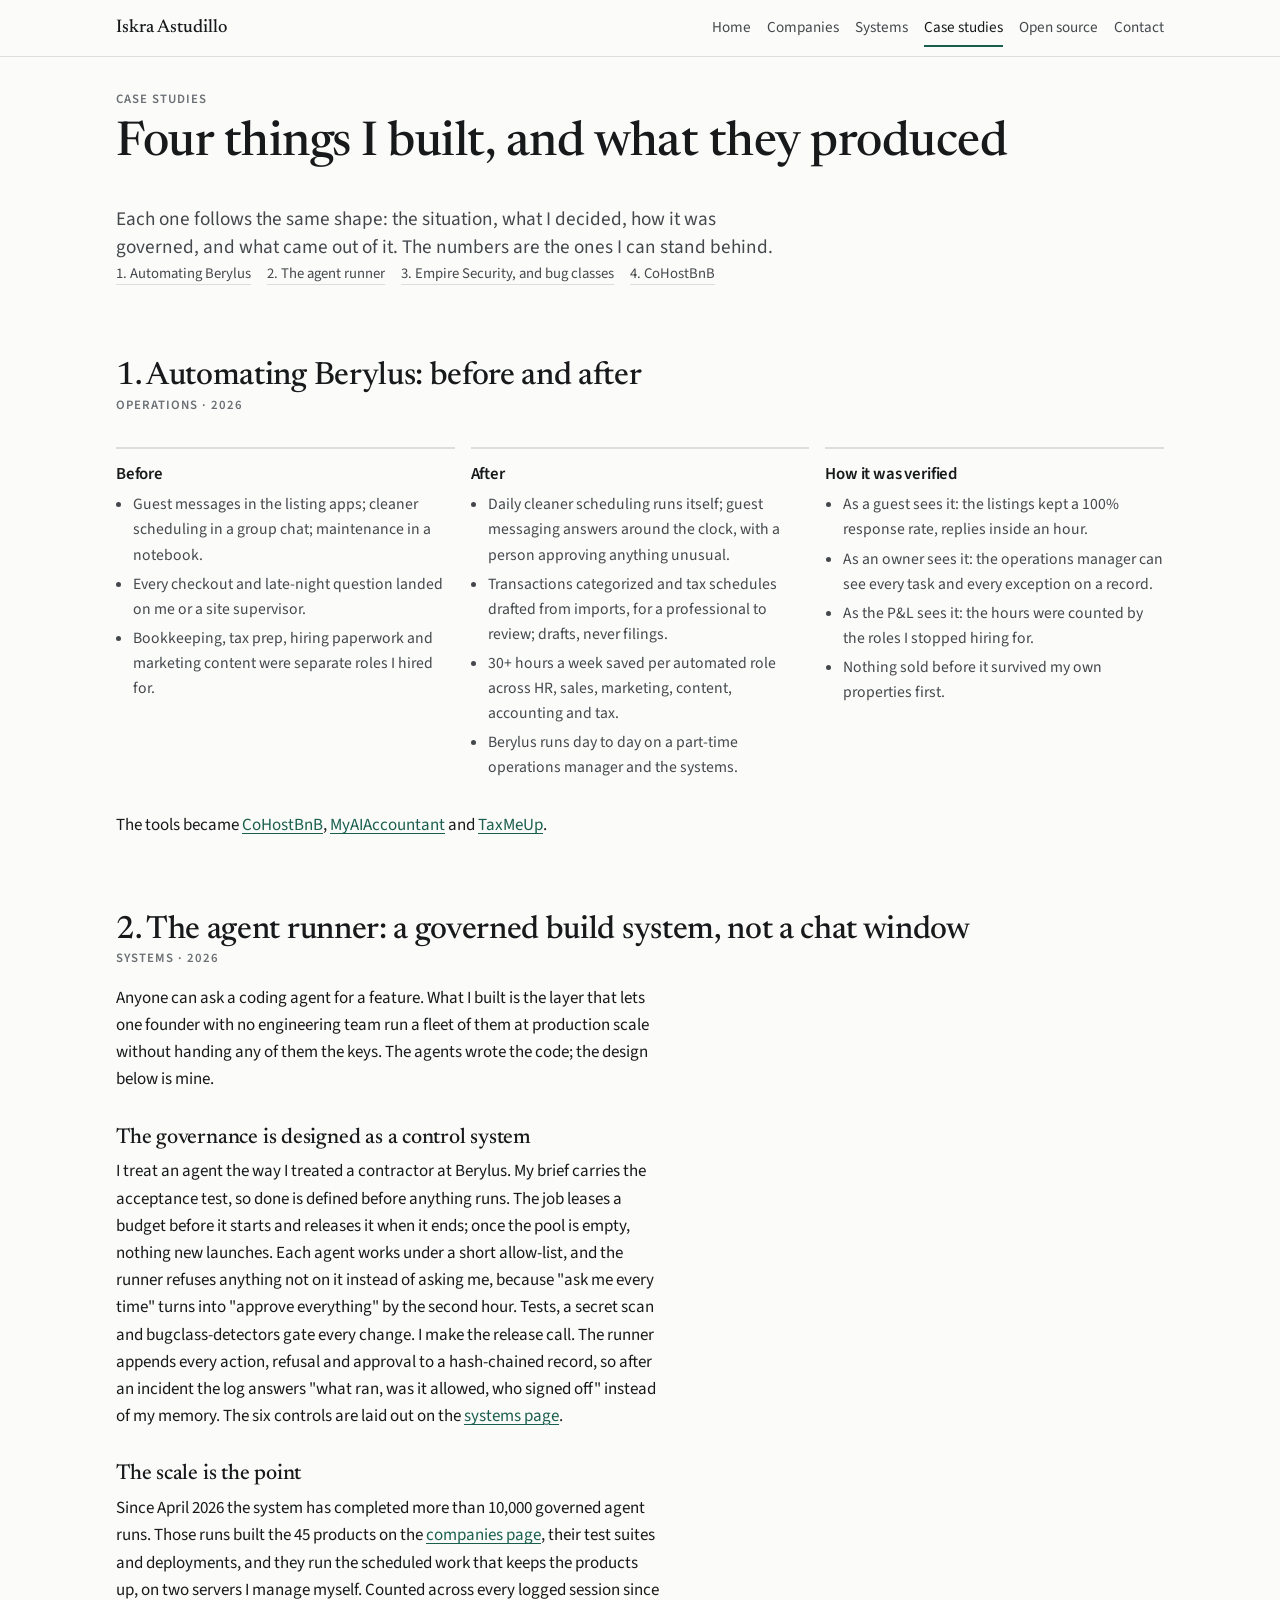
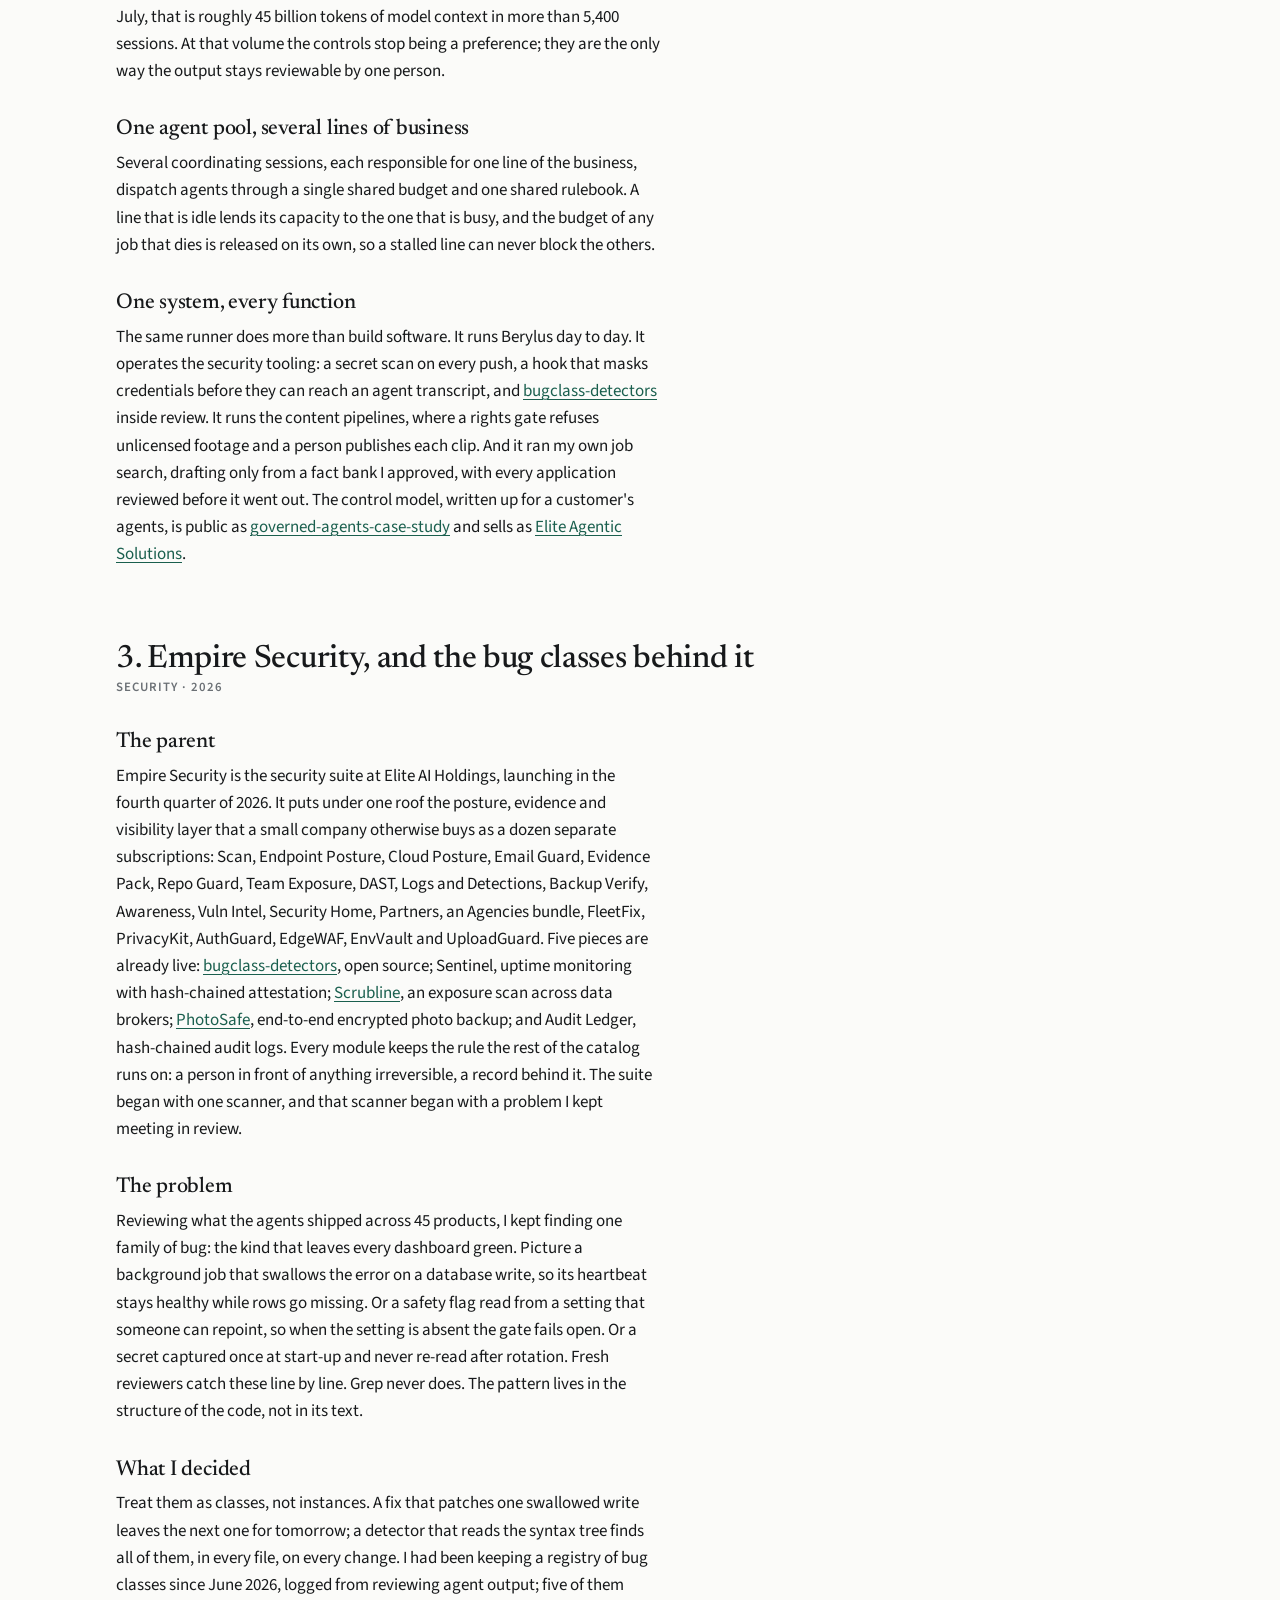
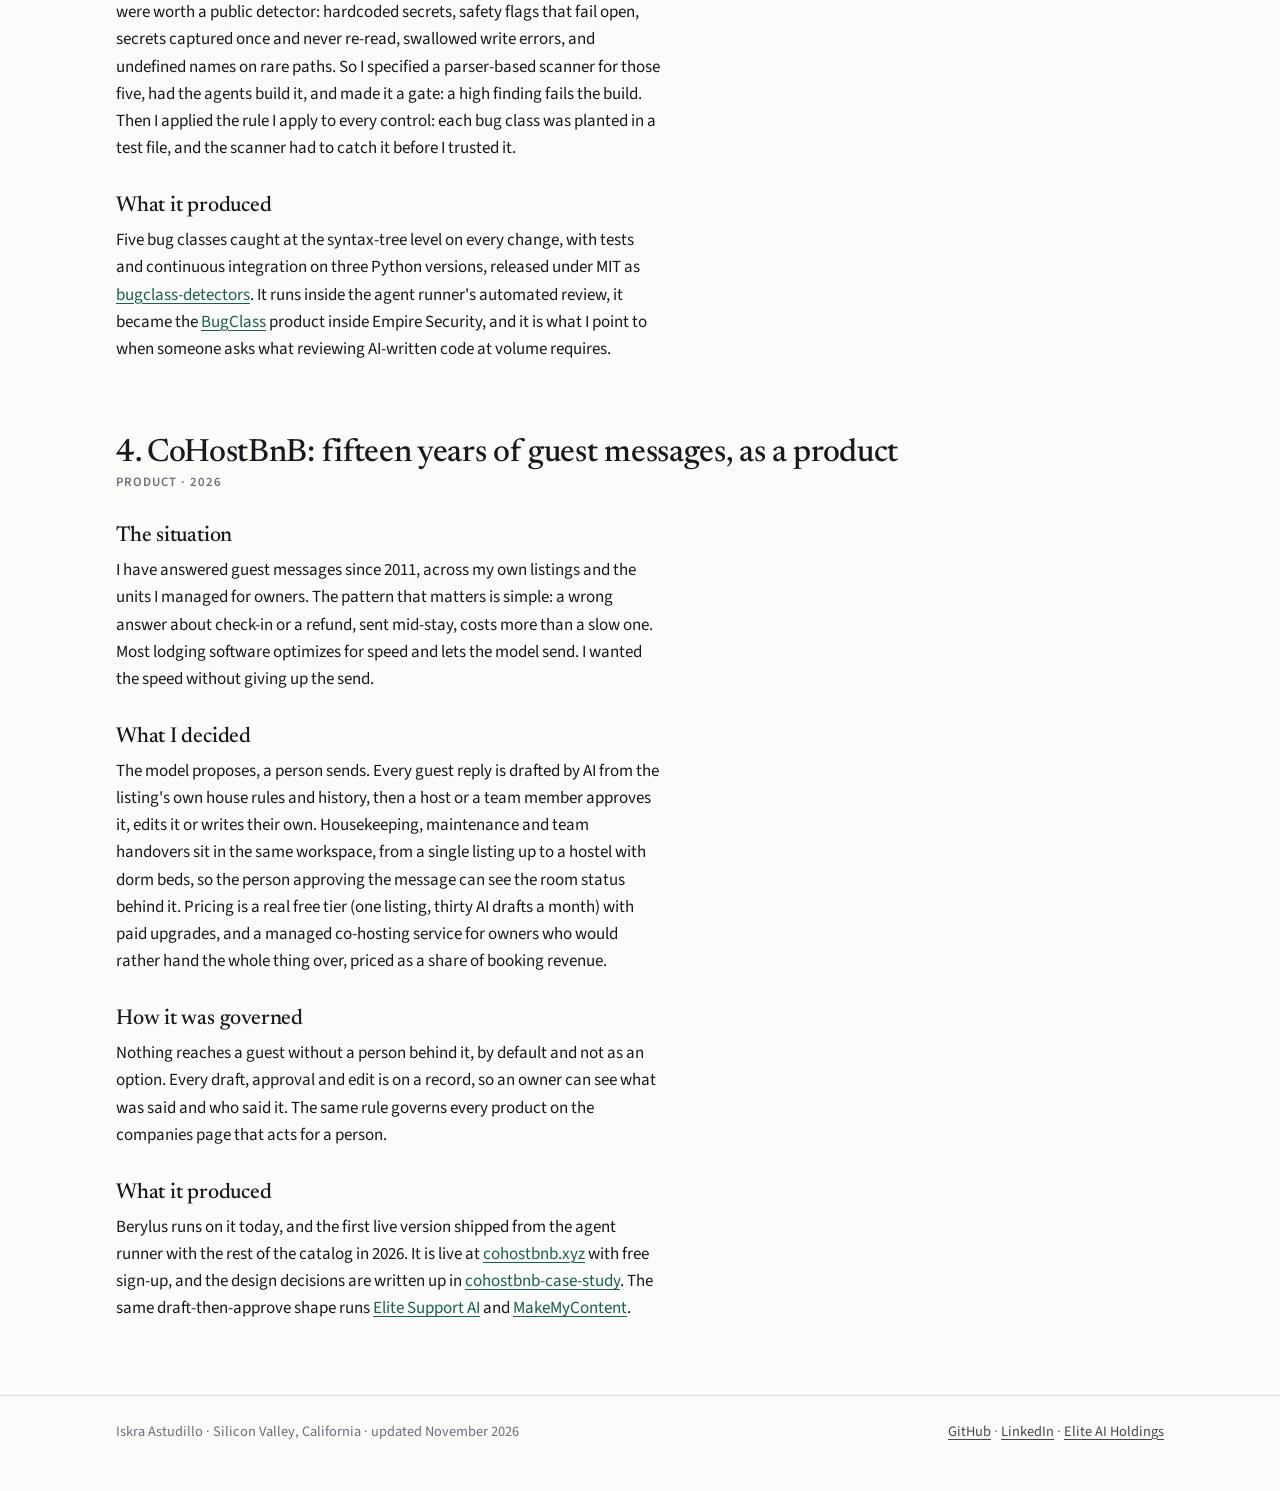
==== case-studies.html @ 13ddd839 "Publish portfolio" ====
<!doctype html>
<html lang="en">
<head>
<meta charset="utf-8">
<meta name="viewport" content="width=device-width, initial-scale=1">
<title>Case studies · Iskra Astudillo</title>
<meta name="description" content="Four case studies: automating Berylus, the governed agent runner behind 45 products, Empire Security and the bug-class scanner that started it, and CoHostBnB.">
<link rel="preconnect" href="https://fonts.googleapis.com">
<link rel="preconnect" href="https://fonts.gstatic.com" crossorigin>
<link rel="stylesheet" href="https://fonts.googleapis.com/css2?family=Newsreader:opsz,wght@6..72,400;6..72,500&family=Source+Sans+3:wght@400;600&display=swap">
<link rel="stylesheet" href="style.css">
</head>
<body>
<header class="site-header">
  <div class="wrap">
    <a class="brand" href="index.html">Iskra Astudillo</a>
    <nav class="main" aria-label="Main">
      <a href="index.html">Home</a>
      <a href="companies.html">Companies</a>
      <a href="systems.html">Systems</a>
      <a href="case-studies.html" aria-current="page">Case studies</a>
      <a href="open-source.html">Open source</a>
      <a href="contact.html">Contact</a>
    </nav>
  </div>
</header>

<main class="wrap">
  <div>
    <p class="kicker">Case studies</p>
    <h1>Four things I built, and what they produced</h1>
  </div>
  <p class="lede">Each one follows the same shape: the situation, what I decided, how it was governed, and what came out of it. The numbers are the ones I can stand behind.</p>
  <ul class="toc">
    <li><a href="#berylus">1. Automating Berylus</a></li>
    <li><a href="#runner">2. The agent runner</a></li>
    <li><a href="#bugclass">3. Empire Security, and bug classes</a></li>
    <li><a href="#cohostbnb">4. CoHostBnB</a></li>
  </ul>

  <h2 id="berylus">1. Automating Berylus: before and after</h2>
  <p class="kicker">Operations · 2026</p>
  <div class="ba">
    <div>
      <h3>Before</h3>
      <ul>
        <li>Guest messages in the listing apps; cleaner scheduling in a group chat; maintenance in a notebook.</li>
        <li>Every checkout and late-night question landed on me or a site supervisor.</li>
        <li>Bookkeeping, tax prep, hiring paperwork and marketing content were separate roles I hired for.</li>
      </ul>
    </div>
    <div>
      <h3>After</h3>
      <ul>
        <li>Daily cleaner scheduling runs itself; guest messaging answers around the clock, with a person approving anything unusual.</li>
        <li>Transactions categorized and tax schedules drafted from imports, for a professional to review; drafts, never filings.</li>
        <li>30+ hours a week saved per automated role across HR, sales, marketing, content, accounting and tax.</li>
        <li>Berylus runs day to day on a part-time operations manager and the systems.</li>
      </ul>
    </div>
    <div>
      <h3>How it was verified</h3>
      <ul>
        <li>As a guest sees it: the listings kept a 100% response rate, replies inside an hour.</li>
        <li>As an owner sees it: the operations manager can see every task and every exception on a record.</li>
        <li>As the P&amp;L sees it: the hours were counted by the roles I stopped hiring for.</li>
        <li>Nothing sold before it survived my own properties first.</li>
      </ul>
    </div>
  </div>
  <p>The tools became <a href="https://cohostbnb.xyz">CoHostBnB</a>, <a href="https://myaiaccountant.xyz">MyAIAccountant</a> and <a href="https://taxmeup.xyz">TaxMeUp</a>.</p>

  <h2 id="runner">2. The agent runner: a governed build system, not a chat window</h2>
  <p class="kicker">Systems · 2026</p>
  <p>Anyone can ask a coding agent for a feature. What I built is the layer that lets one founder with no engineering team run a fleet of them at production scale without handing any of them the keys. The agents wrote the code; the design below is mine.</p>
  <h3>The governance is designed as a control system</h3>
  <p>I treat an agent the way I treated a contractor at Berylus. My brief carries the acceptance test, so done is defined before anything runs. The job leases a budget before it starts and releases it when it ends; once the pool is empty, nothing new launches. Each agent works under a short allow-list, and the runner refuses anything not on it instead of asking me, because "ask me every time" turns into "approve everything" by the second hour. Tests, a secret scan and bugclass-detectors gate every change. I make the release call. The runner appends every action, refusal and approval to a hash-chained record, so after an incident the log answers "what ran, was it allowed, who signed off" instead of my memory. The six controls are laid out on the <a href="systems.html">systems page</a>.</p>
  <h3>The scale is the point</h3>
  <p>Since April 2026 the system has completed more than 10,000 governed agent runs. Those runs built the 45 products on the <a href="companies.html">companies page</a>, their test suites and deployments, and they run the scheduled work that keeps the products up, on two servers I manage myself. Counted across every logged session since July, that is roughly 45 billion tokens of model context in more than 5,400 sessions. At that volume the controls stop being a preference; they are the only way the output stays reviewable by one person.</p>
  <h3>One agent pool, several lines of business</h3>
  <p>Several coordinating sessions, each responsible for one line of the business, dispatch agents through a single shared budget and one shared rulebook. A line that is idle lends its capacity to the one that is busy, and the budget of any job that dies is released on its own, so a stalled line can never block the others.</p>
  <h3>One system, every function</h3>
  <p>The same runner does more than build software. It runs Berylus day to day. It operates the security tooling: a secret scan on every push, a hook that masks credentials before they can reach an agent transcript, and <a href="#bugclass">bugclass-detectors</a> inside review. It runs the content pipelines, where a rights gate refuses unlicensed footage and a person publishes each clip. And it ran my own job search, drafting only from a fact bank I approved, with every application reviewed before it went out. The control model, written up for a customer's agents, is public as <a href="https://github.com/iskra-astudillo/governed-agents-case-study">governed-agents-case-study</a> and sells as <a href="https://eliteagenticsolutions.com">Elite Agentic Solutions</a>.</p>

  <h2 id="bugclass">3. Empire Security, and the bug classes behind it</h2>
  <p class="kicker">Security · 2026</p>
  <h3>The parent</h3>
  <p>Empire Security is the security suite at Elite AI Holdings, launching in the fourth quarter of 2026. It puts under one roof the posture, evidence and visibility layer that a small company otherwise buys as a dozen separate subscriptions: Scan, Endpoint Posture, Cloud Posture, Email Guard, Evidence Pack, Repo Guard, Team Exposure, DAST, Logs and Detections, Backup Verify, Awareness, Vuln Intel, Security Home, Partners, an Agencies bundle, FleetFix, PrivacyKit, AuthGuard, EdgeWAF, EnvVault and UploadGuard. Five pieces are already live: <a href="https://github.com/iskra-astudillo/bugclass-detectors">bugclass-detectors</a>, open source; Sentinel, uptime monitoring with hash-chained attestation; <a href="https://scrubline.eliteaiempire.com">Scrubline</a>, an exposure scan across data brokers; <a href="https://photosafe.eliteaiempire.com">PhotoSafe</a>, end-to-end encrypted photo backup; and Audit Ledger, hash-chained audit logs. Every module keeps the rule the rest of the catalog runs on: a person in front of anything irreversible, a record behind it. The suite began with one scanner, and that scanner began with a problem I kept meeting in review.</p>
  <h3>The problem</h3>
  <p>Reviewing what the agents shipped across 45 products, I kept finding one family of bug: the kind that leaves every dashboard green. Picture a background job that swallows the error on a database write, so its heartbeat stays healthy while rows go missing. Or a safety flag read from a setting that someone can repoint, so when the setting is absent the gate fails open. Or a secret captured once at start-up and never re-read after rotation. Fresh reviewers catch these line by line. Grep never does. The pattern lives in the structure of the code, not in its text.</p>
  <h3>What I decided</h3>
  <p>Treat them as classes, not instances. A fix that patches one swallowed write leaves the next one for tomorrow; a detector that reads the syntax tree finds all of them, in every file, on every change. I had been keeping a registry of bug classes since June 2026, logged from reviewing agent output; five of them were worth a public detector: hardcoded secrets, safety flags that fail open, secrets captured once and never re-read, swallowed write errors, and undefined names on rare paths. So I specified a parser-based scanner for those five, had the agents build it, and made it a gate: a high finding fails the build. Then I applied the rule I apply to every control: each bug class was planted in a test file, and the scanner had to catch it before I trusted it.</p>
  <h3>What it produced</h3>
  <p>Five bug classes caught at the syntax-tree level on every change, with tests and continuous integration on three Python versions, released under MIT as <a href="https://github.com/iskra-astudillo/bugclass-detectors">bugclass-detectors</a>. It runs inside the agent runner's automated review, it became the <a href="companies.html#p-bugclass">BugClass</a> product inside Empire Security, and it is what I point to when someone asks what reviewing AI-written code at volume requires.</p>

  <h2 id="cohostbnb">4. CoHostBnB: fifteen years of guest messages, as a product</h2>
  <p class="kicker">Product · 2026</p>
  <h3>The situation</h3>
  <p>I have answered guest messages since 2011, across my own listings and the units I managed for owners. The pattern that matters is simple: a wrong answer about check-in or a refund, sent mid-stay, costs more than a slow one. Most lodging software optimizes for speed and lets the model send. I wanted the speed without giving up the send.</p>
  <h3>What I decided</h3>
  <p>The model proposes, a person sends. Every guest reply is drafted by AI from the listing's own house rules and history, then a host or a team member approves it, edits it or writes their own. Housekeeping, maintenance and team handovers sit in the same workspace, from a single listing up to a hostel with dorm beds, so the person approving the message can see the room status behind it. Pricing is a real free tier (one listing, thirty AI drafts a month) with paid upgrades, and a managed co-hosting service for owners who would rather hand the whole thing over, priced as a share of booking revenue.</p>
  <h3>How it was governed</h3>
  <p>Nothing reaches a guest without a person behind it, by default and not as an option. Every draft, approval and edit is on a record, so an owner can see what was said and who said it. The same rule governs every product on the companies page that acts for a person.</p>
  <h3>What it produced</h3>
  <p>Berylus runs on it today, and the first live version shipped from the agent runner with the rest of the catalog in 2026. It is live at <a href="https://cohostbnb.xyz">cohostbnb.xyz</a> with free sign-up, and the design decisions are written up in <a href="https://github.com/iskra-astudillo/cohostbnb-case-study">cohostbnb-case-study</a>. The same draft-then-approve shape runs <a href="companies.html#p-elite-support-ai">Elite Support AI</a> and <a href="companies.html#p-makemycontent">MakeMyContent</a>.</p>
</main>

<footer class="site-footer">
  <div class="wrap">
    <span>Iskra Astudillo · Silicon Valley, California · updated November 2026</span>
    <span><a href="https://github.com/iskra-astudillo">GitHub</a> · <a href="https://www.linkedin.com/in/iskra-astudillo-7b76463">LinkedIn</a> · <a href="https://eliteaiempire.com">Elite AI Holdings</a></span>
  </div>
</footer>
</body>
</html>
---- style.css ----
/* Iskra Astudillo — portfolio.
   Layout: one column, 1080px shell, 68ch reading measure, 8px rhythm. No JS.
   Type: Newsreader (headings) + Source Sans 3 (body, UI, numerals). One accent. */
:root {
  --bg: #fbfbf9;
  --surface: #f3f3ef;
  --ink: #17191b;
  --ink-2: #44484c;
  --muted: #6b7075;
  --line: #dcdedb;
  --accent: #1a5f4e;
  --on-accent: #ffffff;
  --live: #1f7a4d;
  --beta: #9a6b00;
  --soon: #5b5f66;
  --font-head: "Newsreader", "Iowan Old Style", "Palatino Linotype", Georgia, serif;
  --font-body: "Source Sans 3", "Source Sans Pro", -apple-system, BlinkMacSystemFont, "Segoe UI", Helvetica, Arial, sans-serif;
  --shell: 1080px;
  --measure: 68ch;
  --s1: 8px; --s2: 16px; --s3: 24px; --s4: 32px; --s5: 48px; --s6: 72px;
  color-scheme: light;
}
@media (prefers-color-scheme: dark) {
  :root:not([data-theme="light"]) {
    --bg: #121415; --surface: #1a1d1f; --ink: #e9eae6; --ink-2: #c2c5c0; --muted: #8f948f;
    --line: #2b2f31; --accent: #7fcdb4; --on-accent: #0f1a16; --live: #6fcf97; --beta: #e0b452; --soon: #a3a8ad;
    color-scheme: dark;
  }
}
:root[data-theme="dark"] {
  --bg: #121415; --surface: #1a1d1f; --ink: #e9eae6; --ink-2: #c2c5c0; --muted: #8f948f;
  --line: #2b2f31; --accent: #7fcdb4; --on-accent: #0f1a16; --live: #6fcf97; --beta: #e0b452; --soon: #a3a8ad;
  color-scheme: dark;
}

*, *::before, *::after { box-sizing: border-box; }
html { -webkit-text-size-adjust: 100%; scroll-behavior: smooth; }
@media (prefers-reduced-motion: reduce) { html { scroll-behavior: auto; } }
body {
  margin: 0; background: var(--bg); color: var(--ink);
  font-family: var(--font-body); font-size: 17px; line-height: 1.6;
  font-variant-numeric: tabular-nums;
}
img { max-width: 100%; height: auto; }
a { color: var(--accent); text-decoration: underline; text-decoration-thickness: 1px; text-underline-offset: 3px; }
a:hover { text-decoration-thickness: 2px; }
a:focus-visible, summary:focus-visible { outline: 2px solid var(--accent); outline-offset: 3px; border-radius: 2px; }

h1, h2, h3, h4 { font-family: var(--font-head); font-weight: 500; line-height: 1.15; letter-spacing: -0.01em; margin: 0; text-wrap: balance; color: var(--ink); }
h1 { font-size: clamp(2rem, 1.2rem + 3.2vw, 3rem); }
h2 { font-size: clamp(1.5rem, 1.15rem + 1.4vw, 2rem); }
h3 { font-size: 1.35rem; }
h4 { font-size: 1.1rem; font-family: var(--font-body); font-weight: 600; }
p, ul, ol, dl, table, figure { margin: 0; }
p + p, .prose > * + * { margin-top: var(--s2); }
.prose { max-width: var(--measure); }
.lede { font-size: 1.2rem; line-height: 1.5; color: var(--ink-2); max-width: var(--measure); }
.eyebrow { font-size: .8rem; font-weight: 600; text-transform: uppercase; letter-spacing: .08em; color: var(--muted); }
.kicker { font-size: .8rem; font-weight: 600; text-transform: uppercase; letter-spacing: .08em; color: var(--muted); margin: 0 0 var(--s1); }
.muted { color: var(--muted); }
.small { font-size: .9rem; }
b, strong { font-weight: 600; }
hr { border: 0; border-top: 1px solid var(--line); margin: 0; }

/* shell */
.wrap { max-width: var(--shell); margin: 0 auto; padding-left: max(16px, env(safe-area-inset-left, 0px)); padding-right: max(16px, env(safe-area-inset-right, 0px)); }
main.wrap { padding-block: var(--s4) var(--s6); }
main > * + * { margin-top: var(--s4); }
main > section + section, main > h2 { margin-top: var(--s6); }
main > h2 + * { margin-top: var(--s2); }
main > h3 { margin-top: var(--s4); }
main > h3 + * { margin-top: var(--s1); }
@media (max-width: 640px) { main > section + section, main > h2 { margin-top: var(--s5); } }

/* header */
.site-header { border-bottom: 1px solid var(--line); background: var(--bg); position: sticky; top: 0; z-index: 10; }
.site-header .wrap { display: flex; align-items: center; justify-content: space-between; gap: var(--s1) var(--s3); min-height: 56px; flex-wrap: wrap; padding-block: var(--s1); }
.brand { font-family: var(--font-head); font-size: 1.15rem; font-weight: 500; text-decoration: none; color: var(--ink); white-space: nowrap; }
nav.main { display: flex; gap: 2px var(--s2); flex-wrap: wrap; font-size: .95rem; }
nav.main a { color: var(--ink-2); text-decoration: none; padding: 6px 0; border-bottom: 2px solid transparent; }
nav.main a:hover { color: var(--ink); }
nav.main a[aria-current="page"] { color: var(--ink); border-bottom-color: var(--accent); }

/* hero */
.hero { display: grid; gap: var(--s4); grid-template-columns: 1fr; align-items: start; }
@media (min-width: 720px) { .hero { grid-template-columns: minmax(0, 1fr) 176px; gap: var(--s5); } }
.hero .portrait { order: -1; width: 112px; height: 112px; object-fit: cover; border-radius: 8px; display: block; border: 1px solid var(--line); }
@media (min-width: 720px) { .hero .portrait { order: 0; width: 176px; height: 176px; } }
.hero h1 { margin-top: var(--s1); }
.hero .lede { margin-top: var(--s2); }
.hero .prose { margin-top: var(--s3); }
.hero .actions { display: flex; flex-wrap: wrap; gap: var(--s1) var(--s2); margin-top: var(--s3); }
.btn { display: inline-block; font-weight: 600; text-decoration: none; padding: 10px 16px; border-radius: 6px; background: var(--accent); color: var(--on-accent); border: 1px solid var(--accent); }
.btn.ghost { background: transparent; color: var(--accent); }
.btn:hover { text-decoration: none; filter: brightness(1.08); }

/* proof strip */
.proof { display: grid; grid-template-columns: repeat(2, minmax(0, 1fr)); gap: var(--s3) var(--s4); border-top: 1px solid var(--line); border-bottom: 1px solid var(--line); padding-block: var(--s3); }
@media (min-width: 720px) { .proof { grid-template-columns: repeat(4, minmax(0, 1fr)); } }
.proof b { display: block; font-family: var(--font-head); font-weight: 500; font-size: 2rem; line-height: 1.1; color: var(--ink); }
.proof span { display: block; color: var(--muted); font-size: .92rem; margin-top: 4px; line-height: 1.35; }

/* section head */
.section-head { display: flex; align-items: baseline; justify-content: space-between; gap: var(--s2); flex-wrap: wrap; }
.section-head .eyebrow { flex-basis: 100%; }
.section-head a.more { font-size: .95rem; white-space: nowrap; }
.section-head + * { margin-top: var(--s3); }
.section-head + .timeline { margin-top: var(--s4); }
@media (min-width: 720px) { .section-head + .timeline { margin-top: var(--s5); } }

/* featured case studies */
.cases { display: grid; grid-template-columns: 1fr; gap: 0; border-top: 1px solid var(--line); }
.case { display: grid; grid-template-columns: 1fr; gap: var(--s2); padding-block: var(--s3); border-bottom: 1px solid var(--line); }
@media (min-width: 840px) { .case { grid-template-columns: 220px minmax(0, 1fr); gap: var(--s4); } }
.case .head h3 { font-size: 1.3rem; }
.case .head .eyebrow { margin-top: 6px; display: block; }
.case dl { display: grid; grid-template-columns: 1fr; gap: var(--s2); margin: 0; }
@media (min-width: 640px) { .case dl { grid-template-columns: repeat(3, minmax(0, 1fr)); gap: var(--s3); } }
.case dt { font-size: .8rem; font-weight: 600; text-transform: uppercase; letter-spacing: .08em; color: var(--muted); margin-bottom: 4px; }
.case dd { margin: 0; color: var(--ink-2); font-size: .98rem; }
.case dd b { color: var(--ink); }

/* timeline strip */
.timeline { list-style: none; margin: 0; padding: 0; display: grid; grid-template-columns: 1fr; gap: 0; border-left: 2px solid var(--line); }
.timeline li { position: relative; padding: 0 0 var(--s3) var(--s3); }
.timeline li::before { content: ""; position: absolute; left: -7px; top: .5rem; width: 12px; height: 12px; border-radius: 50%; background: var(--bg); border: 2px solid var(--accent); }
.timeline li.builder::before { background: var(--accent); }
.timeline .year { font-family: var(--font-head); font-size: 1.3rem; font-weight: 500; line-height: 1.1; }
.timeline .chapter { font-size: .78rem; font-weight: 600; text-transform: uppercase; letter-spacing: .08em; color: var(--muted); margin-left: var(--s1); }
.timeline p { margin-top: 6px; color: var(--ink-2); font-size: .98rem; max-width: 60ch; }
@media (min-width: 720px) {
  .timeline { grid-template-columns: repeat(3, minmax(0, 1fr)); border-left: 0; gap: var(--s4) var(--s4); }
  .timeline li { padding: var(--s2) 0 0 0; border-top: 2px solid var(--line); }
  .timeline li::before { left: 0; top: -7px; }
  .timeline .chapter { display: block; margin: 2px 0 0; }
}

/* sector index (home) and product rows (companies page) */
.sectors { border-top: 1px solid var(--line); }
.sectors details { border-bottom: 1px solid var(--line); }
.sectors summary { cursor: pointer; list-style: none; display: flex; align-items: baseline; gap: var(--s2); padding-block: 14px; }
.sectors summary::-webkit-details-marker { display: none; }
.sectors summary::before { content: "+"; font-family: var(--font-head); font-size: 1.3rem; line-height: 1; color: var(--accent); width: 16px; flex: none; }
.sectors details[open] summary::before { content: "\2212"; }
.sectors summary .name { font-family: var(--font-head); font-size: 1.2rem; font-weight: 500; flex: 1 1 auto; min-width: 0; }
.sectors summary .count { color: var(--muted); font-size: .92rem; white-space: nowrap; }
.sectors ul { list-style: none; margin: 0; padding: 0 0 var(--s2) 32px; display: grid; grid-template-columns: 1fr; gap: 6px var(--s3); font-size: .98rem; }
@media (min-width: 640px) { .sectors ul { grid-template-columns: repeat(2, minmax(0, 1fr)); } }
@media (min-width: 960px) { .sectors ul { grid-template-columns: repeat(3, minmax(0, 1fr)); } }
.sectors li { display: flex; gap: var(--s1); align-items: baseline; min-width: 0; }
.sectors li a { text-decoration: none; color: var(--ink); }
.sectors li a:hover { text-decoration: underline; }
.dot { display: inline-block; width: 8px; height: 8px; border-radius: 50%; flex: none; background: var(--muted); position: relative; top: -1px; }
.dot.live { background: var(--live); } .dot.beta { background: var(--beta); } .dot.soon { background: var(--soon); }
.legend { display: flex; flex-wrap: wrap; gap: var(--s1) var(--s3); font-size: .9rem; color: var(--muted); align-items: center; }
.legend span { display: inline-flex; align-items: center; gap: 6px; }

.products { list-style: none; margin: 0; padding: 0; border-top: 1px solid var(--line); }
.product { display: grid; grid-template-columns: 1fr; gap: 4px var(--s3); padding-block: var(--s2); border-bottom: 1px solid var(--line); }
@media (min-width: 720px) { .product { grid-template-columns: 200px minmax(0, 1fr); } }
.product .name { font-family: var(--font-head); font-size: 1.15rem; font-weight: 500; display: flex; gap: var(--s1); align-items: baseline; min-width: 0; }
.product .name .dot { top: -2px; }
.product .status { display: block; font-family: var(--font-body); font-size: .82rem; color: var(--muted); margin-top: 2px; }
.product .what { color: var(--ink-2); font-size: .98rem; }
.product .for { color: var(--muted); font-size: .92rem; margin-top: 4px; }
.product .for a { margin-left: var(--s1); }
.sector { scroll-margin-top: 72px; }
.sector + .sector { margin-top: var(--s5); }
.sector h2 + p { margin-top: var(--s1); }
.sector .products { margin-top: var(--s2); }
.toc { display: flex; flex-wrap: wrap; gap: 6px var(--s2); font-size: .92rem; margin: 0; padding: 0; list-style: none; }
.toc a { text-decoration: none; border-bottom: 1px solid var(--line); color: var(--ink-2); }
.toc a:hover { color: var(--ink); border-bottom-color: var(--accent); }

/* generic lists of work (open source, systems summary) */
.rows { list-style: none; margin: 0; padding: 0; border-top: 1px solid var(--line); }
.rows > li { display: grid; grid-template-columns: 1fr; gap: 4px var(--s3); padding-block: var(--s2); border-bottom: 1px solid var(--line); }
@media (min-width: 720px) { .rows > li { grid-template-columns: 240px minmax(0, 1fr); } }
.rows h3 { font-size: 1.15rem; }
.rows .meta { display: block; font-size: .85rem; color: var(--muted); margin-top: 2px; }
.rows p { color: var(--ink-2); font-size: .98rem; }

/* two-up text (systems summary on home, before/after) */
.two { display: grid; grid-template-columns: 1fr; gap: var(--s3) var(--s5); }
@media (min-width: 720px) { .two { grid-template-columns: repeat(2, minmax(0, 1fr)); } }
.ba { display: grid; grid-template-columns: 1fr; gap: var(--s2); }
@media (min-width: 640px) { .ba { grid-template-columns: repeat(2, minmax(0, 1fr)); } }
.ba > div { border-top: 2px solid var(--line); padding-top: var(--s2); }
.ba h3 { font-size: 1.05rem; font-family: var(--font-body); font-weight: 600; margin-bottom: var(--s1); }
.ba p { color: var(--ink-2); font-size: .98rem; }

/* cards: used sparingly (contact) */
.card { border: 1px solid var(--line); border-radius: 8px; padding: var(--s2) var(--s3); background: var(--surface); }
.card h3 { font-size: 1.05rem; font-family: var(--font-body); font-weight: 600; margin-bottom: 4px; }
.grid { display: grid; gap: var(--s2); grid-template-columns: 1fr; }
@media (min-width: 640px) { .grid.two { grid-template-columns: 1fr 1fr; } }

/* figures, tables, notes */
figure { margin: 0; }
figure .scroll { overflow-x: auto; }
figure svg { width: 100%; min-width: 640px; height: auto; display: block; }
figcaption { color: var(--muted); font-size: .9rem; margin-top: var(--s1); }
.table-scroll { overflow-x: auto; }
table { border-collapse: collapse; width: 100%; font-size: .95rem; min-width: 560px; }
th, td { text-align: left; padding: 10px 12px 10px 0; border-bottom: 1px solid var(--line); vertical-align: top; }
th { font-size: .78rem; text-transform: uppercase; letter-spacing: .06em; color: var(--muted); font-weight: 600; }
.note { border-left: 3px solid var(--accent); padding: var(--s1) var(--s2); color: var(--ink-2); }
.svg-ink { fill: var(--ink); }
.svg-box { fill: var(--surface); stroke: var(--ink-2); stroke-width: 1.2; }
.svg-acc { fill: var(--surface); stroke: var(--accent); stroke-width: 1.6; }
.svg-line { stroke: var(--ink-2); stroke-width: 1.4; fill: none; }
.svg-muted { fill: var(--muted); }
.svg-t { font: 600 13px var(--font-body); fill: var(--ink); }
.svg-s { font: 11px var(--font-body); fill: var(--muted); }

/* contact + footer */
.contact-list { list-style: none; margin: 0; padding: 0; display: grid; gap: var(--s2); grid-template-columns: 1fr; }
@media (min-width: 640px) { .contact-list { grid-template-columns: 1fr 1fr; } }
.contact-list li { border-top: 2px solid var(--line); padding-top: var(--s1); }
.contact-list .label { display: block; font-size: .8rem; font-weight: 600; text-transform: uppercase; letter-spacing: .08em; color: var(--muted); }
.contact-list a { word-break: break-word; }
.site-footer { border-top: 1px solid var(--line); color: var(--muted); font-size: .9rem; padding-block: var(--s3) var(--s5); }
.site-footer .wrap { display: flex; flex-wrap: wrap; gap: var(--s1) var(--s3); justify-content: space-between; }
.site-footer a { color: var(--ink-2); }

/* reading measure for page-level paragraphs and lists */
main > p, main > ul:not(.toc):not(.rows):not(.products):not(.contact-list), main > .note { max-width: var(--measure); }

/* v4: one accordion (companies page) with name + one line + link; sector strip on the home page */
.sectors .plist { list-style: none; margin: 0; padding: 0 0 var(--s2) 32px; display: grid; grid-template-columns: 1fr; gap: 8px var(--s4); font-size: .98rem; }
@media (min-width: 840px) { .sectors .plist { grid-template-columns: repeat(2, minmax(0, 1fr)); } }
.sectors .plist li { display: flex; gap: var(--s1); align-items: baseline; min-width: 0; scroll-margin-top: 72px; }
.sectors .plist .row { display: block; min-width: 0; }
.sectors .plist .pname { font-family: var(--font-head); font-size: 1.1rem; font-weight: 500; }
.sectors .plist .pname a { text-decoration: none; color: var(--ink); }
.sectors .plist .pname a:hover { text-decoration: underline; }
.sectors .plist .desc { display: block; color: var(--ink-2); font-size: .93rem; line-height: 1.4; }
.sectors .plist .subs { color: var(--muted); }
.legend .muted a { color: var(--muted); }
.strip { list-style: none; margin: 0; padding: 0; border-top: 1px solid var(--line); display: grid; grid-template-columns: 1fr; }
@media (min-width: 720px) { .strip { grid-template-columns: repeat(2, minmax(0, 1fr)); column-gap: var(--s5); } }
.strip li { display: flex; justify-content: space-between; align-items: baseline; gap: var(--s2); padding: 10px 0; border-bottom: 1px solid var(--line); }
.strip a { text-decoration: none; color: var(--ink); font-family: var(--font-head); font-size: 1.1rem; }
.strip a:hover { text-decoration: underline; }
.strip .count { color: var(--muted); font-variant-numeric: tabular-nums; }

/* v4: decision cards and before/after bullets */
.case dd ul, .ba ul { margin: 0; padding-left: 1.1em; }
.case dd li + li, .ba li + li { margin-top: 4px; }
.ba { grid-template-columns: 1fr; }
@media (min-width: 720px) { .ba { grid-template-columns: repeat(3, minmax(0, 1fr)); } }
.ba ul { color: var(--ink-2); font-size: .98rem; }
.oss-list { list-style: none; margin: 0; padding: 0; border-top: 1px solid var(--line); border-bottom: 1px solid var(--line); display: grid; grid-template-columns: 1fr; }
.oss-list li { display: flex; flex-direction: column; gap: 2px; padding: 12px 0; border-bottom: 1px solid var(--line); }
.oss-list li:last-child { border-bottom: 0; }
.oss-list a { font-family: var(--font-head); font-size: 1.1rem; text-decoration: none; color: var(--ink); }
.oss-list a:hover { text-decoration: underline; }
.oss-list .meta { color: var(--muted); font-size: .92rem; }
@media (min-width: 720px) {
  .oss-list { grid-template-columns: repeat(3, minmax(0, 1fr)); column-gap: var(--s4); }
  .oss-list li { border-bottom: 0; padding: var(--s2) 0; }
}
.controls { margin: 0; padding-left: 1.4em; max-width: var(--measure); display: grid; gap: var(--s2); }
.controls li { padding-left: 4px; color: var(--ink-2); }
.controls li::marker { font-family: var(--font-head); font-weight: 500; color: var(--accent); }
.controls li b { color: var(--ink); font-weight: 600; }
.facts { list-style: none; margin: 0; padding: 0; display: grid; grid-template-columns: 1fr; gap: var(--s2) var(--s4); border-top: 1px solid var(--line); padding-top: var(--s2); }
@media (min-width: 720px) { .facts { grid-template-columns: repeat(2, minmax(0, 1fr)); } }
.facts li b { display: block; font-family: var(--font-head); font-weight: 500; font-size: 1.2rem; }
.facts li span { color: var(--ink-2); font-size: .98rem; }
.strip li > span:first-child { display: flex; flex-direction: column; min-width: 0; }
.strip .eg { color: var(--muted); font-size: .88rem; line-height: 1.3; }
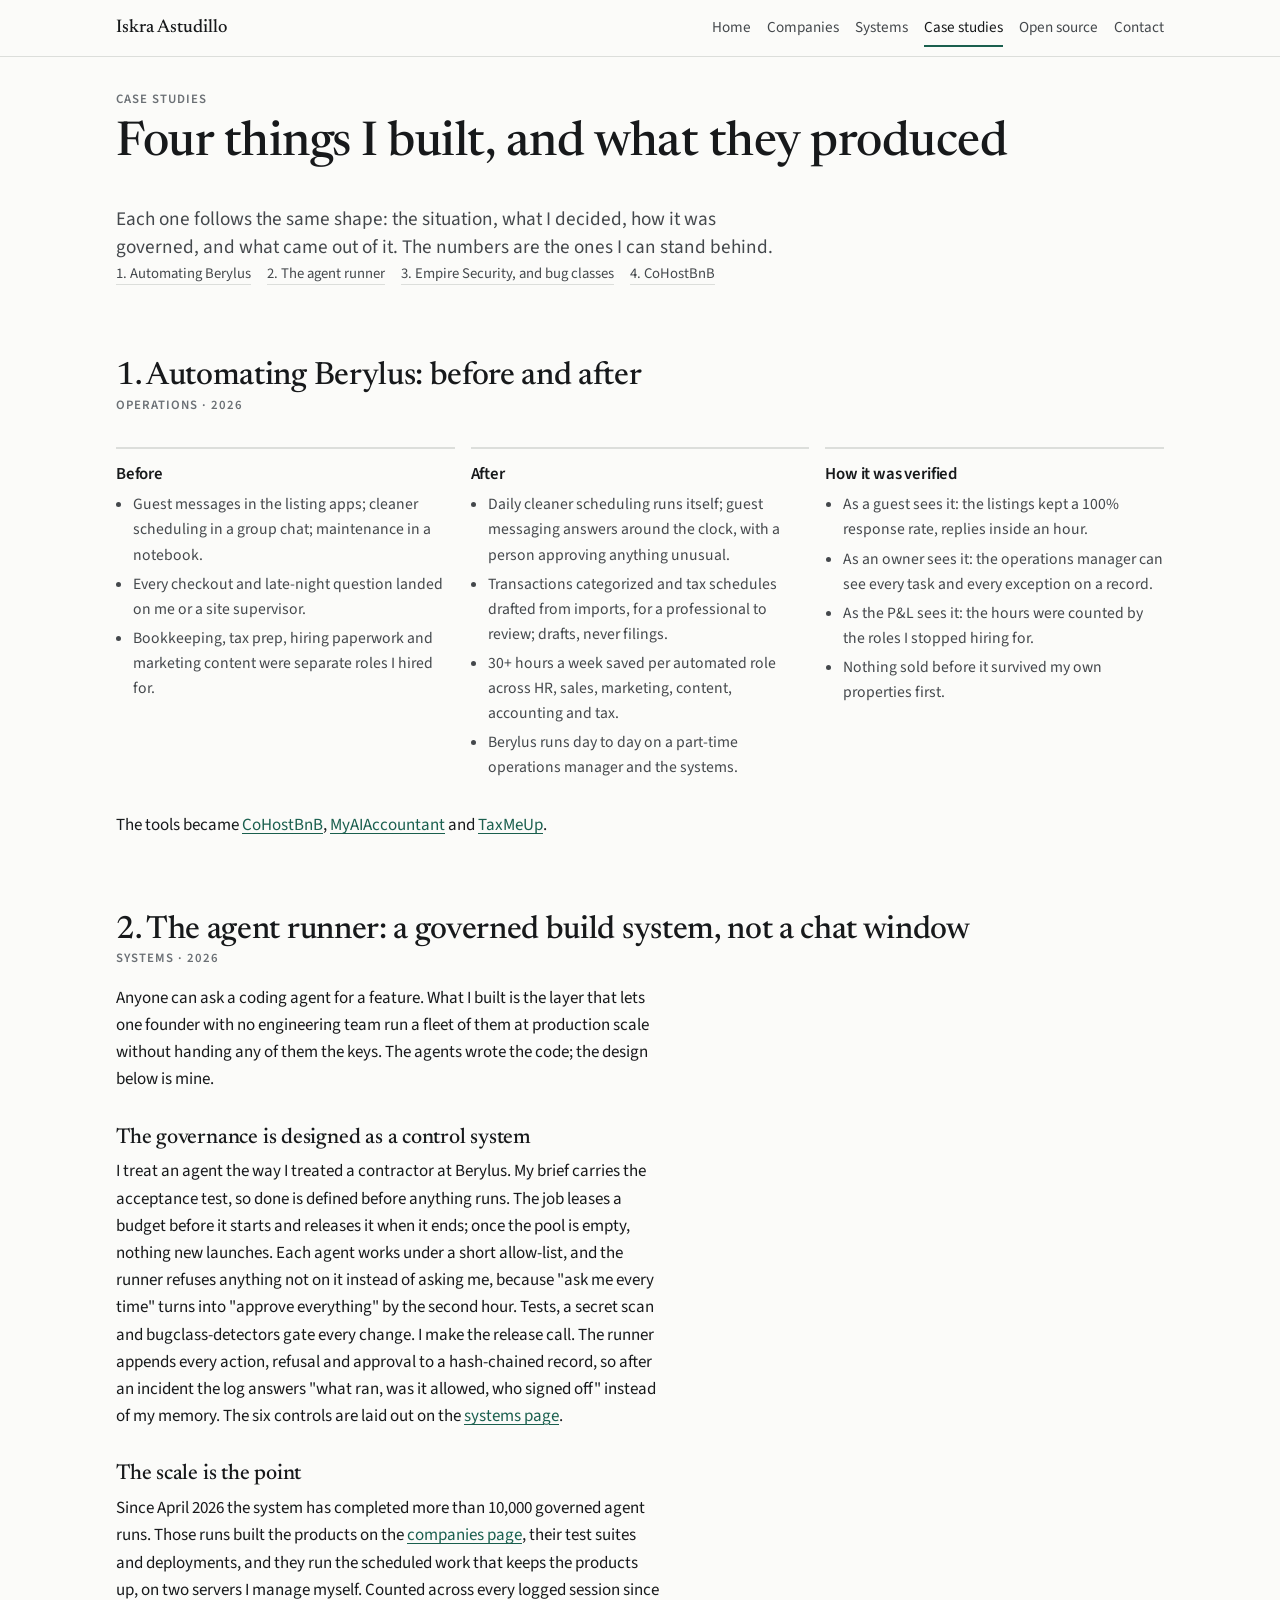
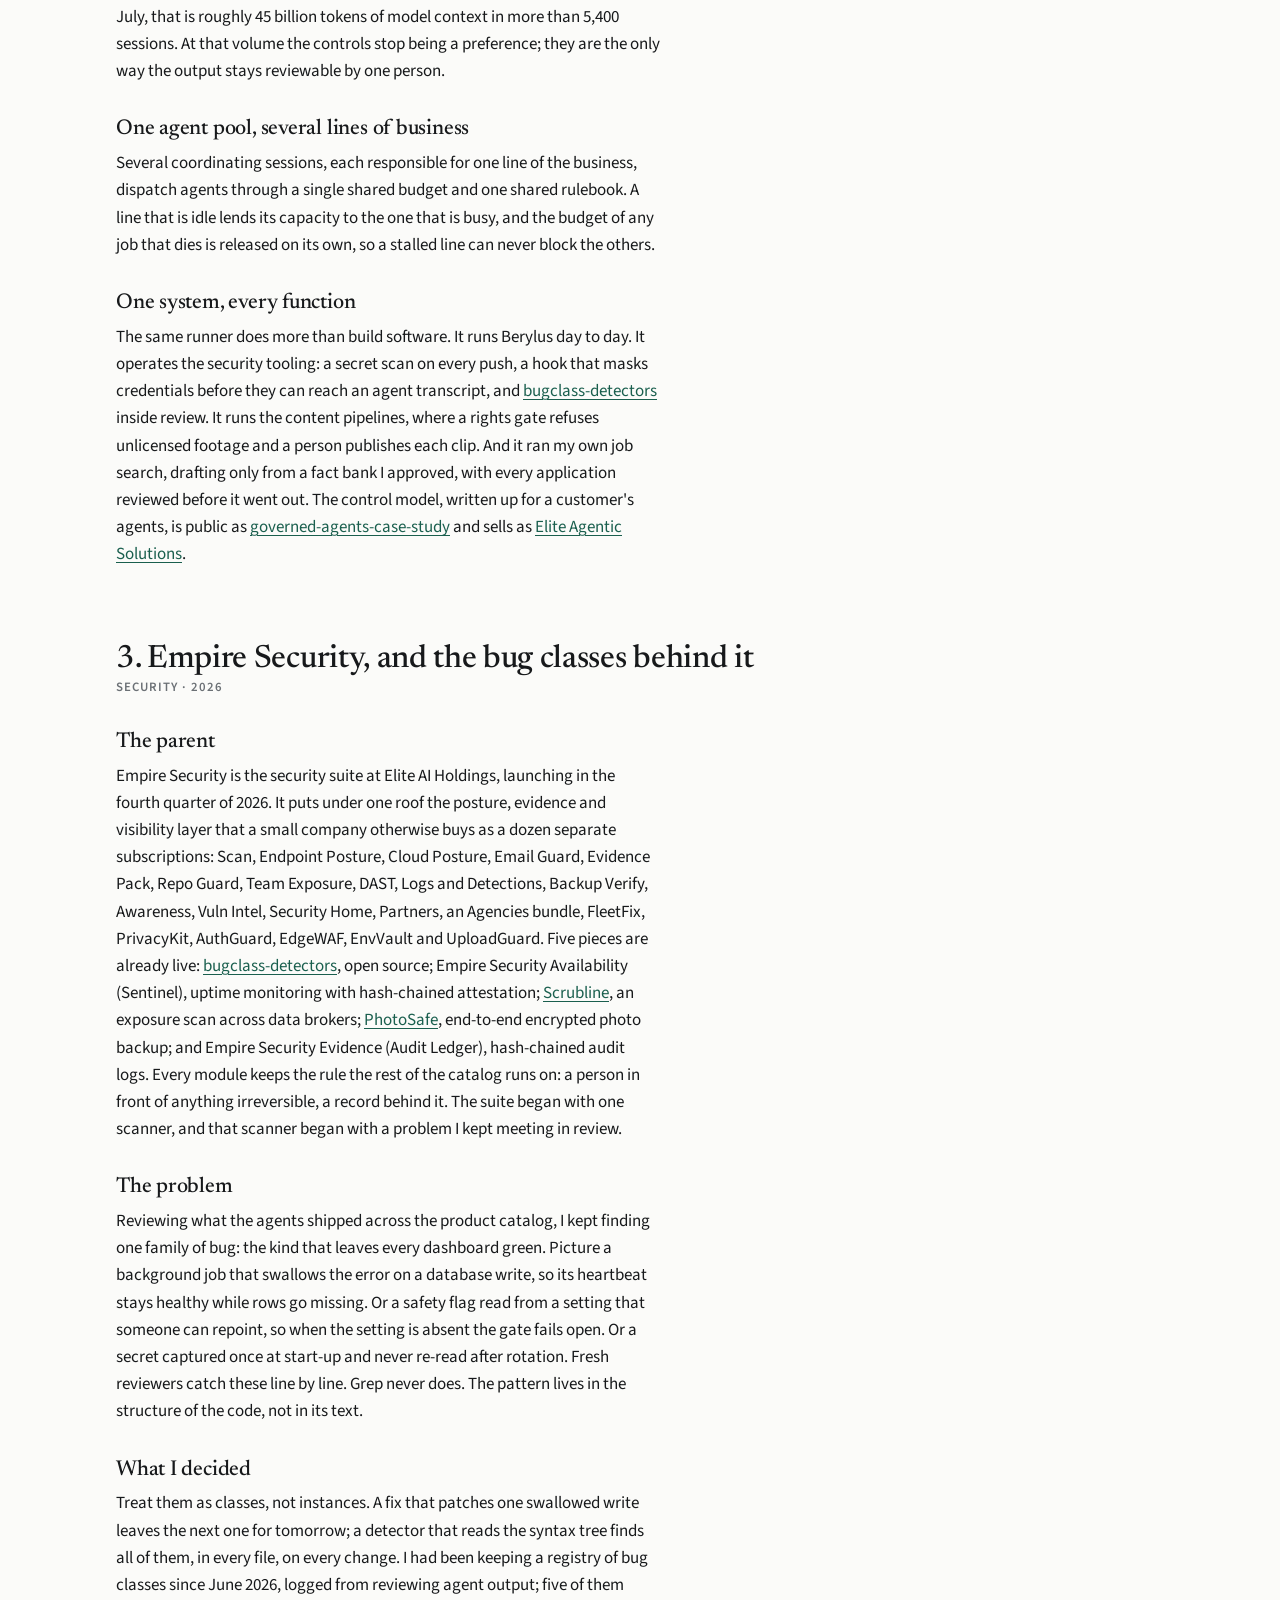
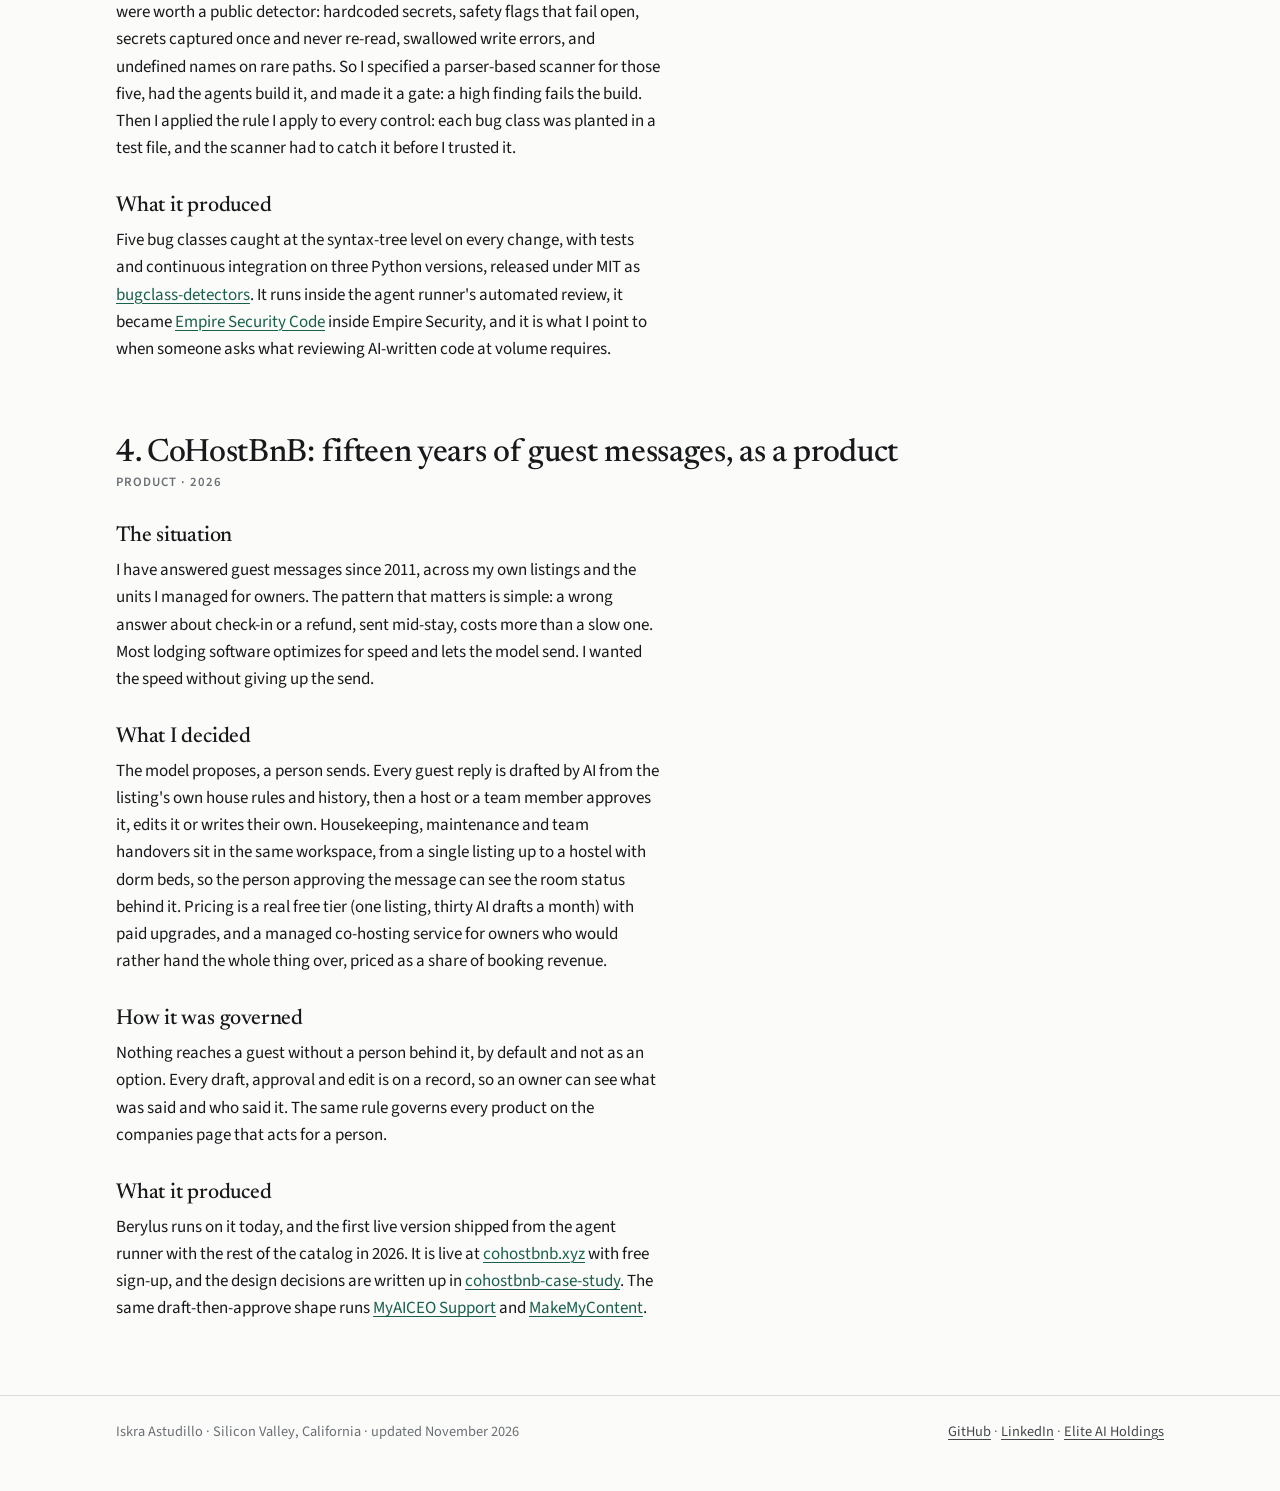
==== commit a258ae39: "Propagate 11-05 repricing: company grouping, renamed products, no counts" ====
--- a/case-studies.html
+++ b/case-studies.html
@@ -4,7 +4,7 @@
 <meta charset="utf-8">
 <meta name="viewport" content="width=device-width, initial-scale=1">
 <title>Case studies · Iskra Astudillo</title>
-<meta name="description" content="Four case studies: automating Berylus, the governed agent runner behind 45 products, Empire Security and the bug-class scanner that started it, and CoHostBnB.">
+<meta name="description" content="Four case studies: automating Berylus, the governed agent runner behind the product catalog, Empire Security and the bug-class scanner that started it, and CoHostBnB.">
 <link rel="preconnect" href="https://fonts.googleapis.com">
 <link rel="preconnect" href="https://fonts.gstatic.com" crossorigin>
 <link rel="stylesheet" href="https://fonts.googleapis.com/css2?family=Newsreader:opsz,wght@6..72,400;6..72,500&family=Source+Sans+3:wght@400;600&display=swap">
@@ -76,7 +76,7 @@
   <h3>The governance is designed as a control system</h3>
   <p>I treat an agent the way I treated a contractor at Berylus. My brief carries the acceptance test, so done is defined before anything runs. The job leases a budget before it starts and releases it when it ends; once the pool is empty, nothing new launches. Each agent works under a short allow-list, and the runner refuses anything not on it instead of asking me, because "ask me every time" turns into "approve everything" by the second hour. Tests, a secret scan and bugclass-detectors gate every change. I make the release call. The runner appends every action, refusal and approval to a hash-chained record, so after an incident the log answers "what ran, was it allowed, who signed off" instead of my memory. The six controls are laid out on the <a href="systems.html">systems page</a>.</p>
   <h3>The scale is the point</h3>
-  <p>Since April 2026 the system has completed more than 10,000 governed agent runs. Those runs built the 45 products on the <a href="companies.html">companies page</a>, their test suites and deployments, and they run the scheduled work that keeps the products up, on two servers I manage myself. Counted across every logged session since July, that is roughly 45 billion tokens of model context in more than 5,400 sessions. At that volume the controls stop being a preference; they are the only way the output stays reviewable by one person.</p>
+  <p>Since April 2026 the system has completed more than 10,000 governed agent runs. Those runs built the products on the <a href="companies.html">companies page</a>, their test suites and deployments, and they run the scheduled work that keeps the products up, on two servers I manage myself. Counted across every logged session since July, that is roughly 45 billion tokens of model context in more than 5,400 sessions. At that volume the controls stop being a preference; they are the only way the output stays reviewable by one person.</p>
   <h3>One agent pool, several lines of business</h3>
   <p>Several coordinating sessions, each responsible for one line of the business, dispatch agents through a single shared budget and one shared rulebook. A line that is idle lends its capacity to the one that is busy, and the budget of any job that dies is released on its own, so a stalled line can never block the others.</p>
   <h3>One system, every function</h3>
@@ -85,13 +85,13 @@
   <h2 id="bugclass">3. Empire Security, and the bug classes behind it</h2>
   <p class="kicker">Security · 2026</p>
   <h3>The parent</h3>
-  <p>Empire Security is the security suite at Elite AI Holdings, launching in the fourth quarter of 2026. It puts under one roof the posture, evidence and visibility layer that a small company otherwise buys as a dozen separate subscriptions: Scan, Endpoint Posture, Cloud Posture, Email Guard, Evidence Pack, Repo Guard, Team Exposure, DAST, Logs and Detections, Backup Verify, Awareness, Vuln Intel, Security Home, Partners, an Agencies bundle, FleetFix, PrivacyKit, AuthGuard, EdgeWAF, EnvVault and UploadGuard. Five pieces are already live: <a href="https://github.com/iskra-astudillo/bugclass-detectors">bugclass-detectors</a>, open source; Sentinel, uptime monitoring with hash-chained attestation; <a href="https://scrubline.eliteaiempire.com">Scrubline</a>, an exposure scan across data brokers; <a href="https://photosafe.eliteaiempire.com">PhotoSafe</a>, end-to-end encrypted photo backup; and Audit Ledger, hash-chained audit logs. Every module keeps the rule the rest of the catalog runs on: a person in front of anything irreversible, a record behind it. The suite began with one scanner, and that scanner began with a problem I kept meeting in review.</p>
+  <p>Empire Security is the security suite at Elite AI Holdings, launching in the fourth quarter of 2026. It puts under one roof the posture, evidence and visibility layer that a small company otherwise buys as a dozen separate subscriptions: Scan, Endpoint Posture, Cloud Posture, Email Guard, Evidence Pack, Repo Guard, Team Exposure, DAST, Logs and Detections, Backup Verify, Awareness, Vuln Intel, Security Home, Partners, an Agencies bundle, FleetFix, PrivacyKit, AuthGuard, EdgeWAF, EnvVault and UploadGuard. Five pieces are already live: <a href="https://github.com/iskra-astudillo/bugclass-detectors">bugclass-detectors</a>, open source; Empire Security Availability (Sentinel), uptime monitoring with hash-chained attestation; <a href="https://scrubline.eliteaiempire.com">Scrubline</a>, an exposure scan across data brokers; <a href="https://photosafe.eliteaiempire.com">PhotoSafe</a>, end-to-end encrypted photo backup; and Empire Security Evidence (Audit Ledger), hash-chained audit logs. Every module keeps the rule the rest of the catalog runs on: a person in front of anything irreversible, a record behind it. The suite began with one scanner, and that scanner began with a problem I kept meeting in review.</p>
   <h3>The problem</h3>
-  <p>Reviewing what the agents shipped across 45 products, I kept finding one family of bug: the kind that leaves every dashboard green. Picture a background job that swallows the error on a database write, so its heartbeat stays healthy while rows go missing. Or a safety flag read from a setting that someone can repoint, so when the setting is absent the gate fails open. Or a secret captured once at start-up and never re-read after rotation. Fresh reviewers catch these line by line. Grep never does. The pattern lives in the structure of the code, not in its text.</p>
+  <p>Reviewing what the agents shipped across the product catalog, I kept finding one family of bug: the kind that leaves every dashboard green. Picture a background job that swallows the error on a database write, so its heartbeat stays healthy while rows go missing. Or a safety flag read from a setting that someone can repoint, so when the setting is absent the gate fails open. Or a secret captured once at start-up and never re-read after rotation. Fresh reviewers catch these line by line. Grep never does. The pattern lives in the structure of the code, not in its text.</p>
   <h3>What I decided</h3>
   <p>Treat them as classes, not instances. A fix that patches one swallowed write leaves the next one for tomorrow; a detector that reads the syntax tree finds all of them, in every file, on every change. I had been keeping a registry of bug classes since June 2026, logged from reviewing agent output; five of them were worth a public detector: hardcoded secrets, safety flags that fail open, secrets captured once and never re-read, swallowed write errors, and undefined names on rare paths. So I specified a parser-based scanner for those five, had the agents build it, and made it a gate: a high finding fails the build. Then I applied the rule I apply to every control: each bug class was planted in a test file, and the scanner had to catch it before I trusted it.</p>
   <h3>What it produced</h3>
-  <p>Five bug classes caught at the syntax-tree level on every change, with tests and continuous integration on three Python versions, released under MIT as <a href="https://github.com/iskra-astudillo/bugclass-detectors">bugclass-detectors</a>. It runs inside the agent runner's automated review, it became the <a href="companies.html#p-bugclass">BugClass</a> product inside Empire Security, and it is what I point to when someone asks what reviewing AI-written code at volume requires.</p>
+  <p>Five bug classes caught at the syntax-tree level on every change, with tests and continuous integration on three Python versions, released under MIT as <a href="https://github.com/iskra-astudillo/bugclass-detectors">bugclass-detectors</a>. It runs inside the agent runner's automated review, it became <a href="companies.html#p-bugclass">Empire Security Code</a> inside Empire Security, and it is what I point to when someone asks what reviewing AI-written code at volume requires.</p>
 
   <h2 id="cohostbnb">4. CoHostBnB: fifteen years of guest messages, as a product</h2>
   <p class="kicker">Product · 2026</p>
@@ -102,7 +102,7 @@
   <h3>How it was governed</h3>
   <p>Nothing reaches a guest without a person behind it, by default and not as an option. Every draft, approval and edit is on a record, so an owner can see what was said and who said it. The same rule governs every product on the companies page that acts for a person.</p>
   <h3>What it produced</h3>
-  <p>Berylus runs on it today, and the first live version shipped from the agent runner with the rest of the catalog in 2026. It is live at <a href="https://cohostbnb.xyz">cohostbnb.xyz</a> with free sign-up, and the design decisions are written up in <a href="https://github.com/iskra-astudillo/cohostbnb-case-study">cohostbnb-case-study</a>. The same draft-then-approve shape runs <a href="companies.html#p-elite-support-ai">Elite Support AI</a> and <a href="companies.html#p-makemycontent">MakeMyContent</a>.</p>
+  <p>Berylus runs on it today, and the first live version shipped from the agent runner with the rest of the catalog in 2026. It is live at <a href="https://cohostbnb.xyz">cohostbnb.xyz</a> with free sign-up, and the design decisions are written up in <a href="https://github.com/iskra-astudillo/cohostbnb-case-study">cohostbnb-case-study</a>. The same draft-then-approve shape runs <a href="companies.html#p-elite-support-ai">MyAICEO Support</a> and <a href="companies.html#p-makemycontent">MakeMyContent</a>.</p>
 </main>
 
 <footer class="site-footer">
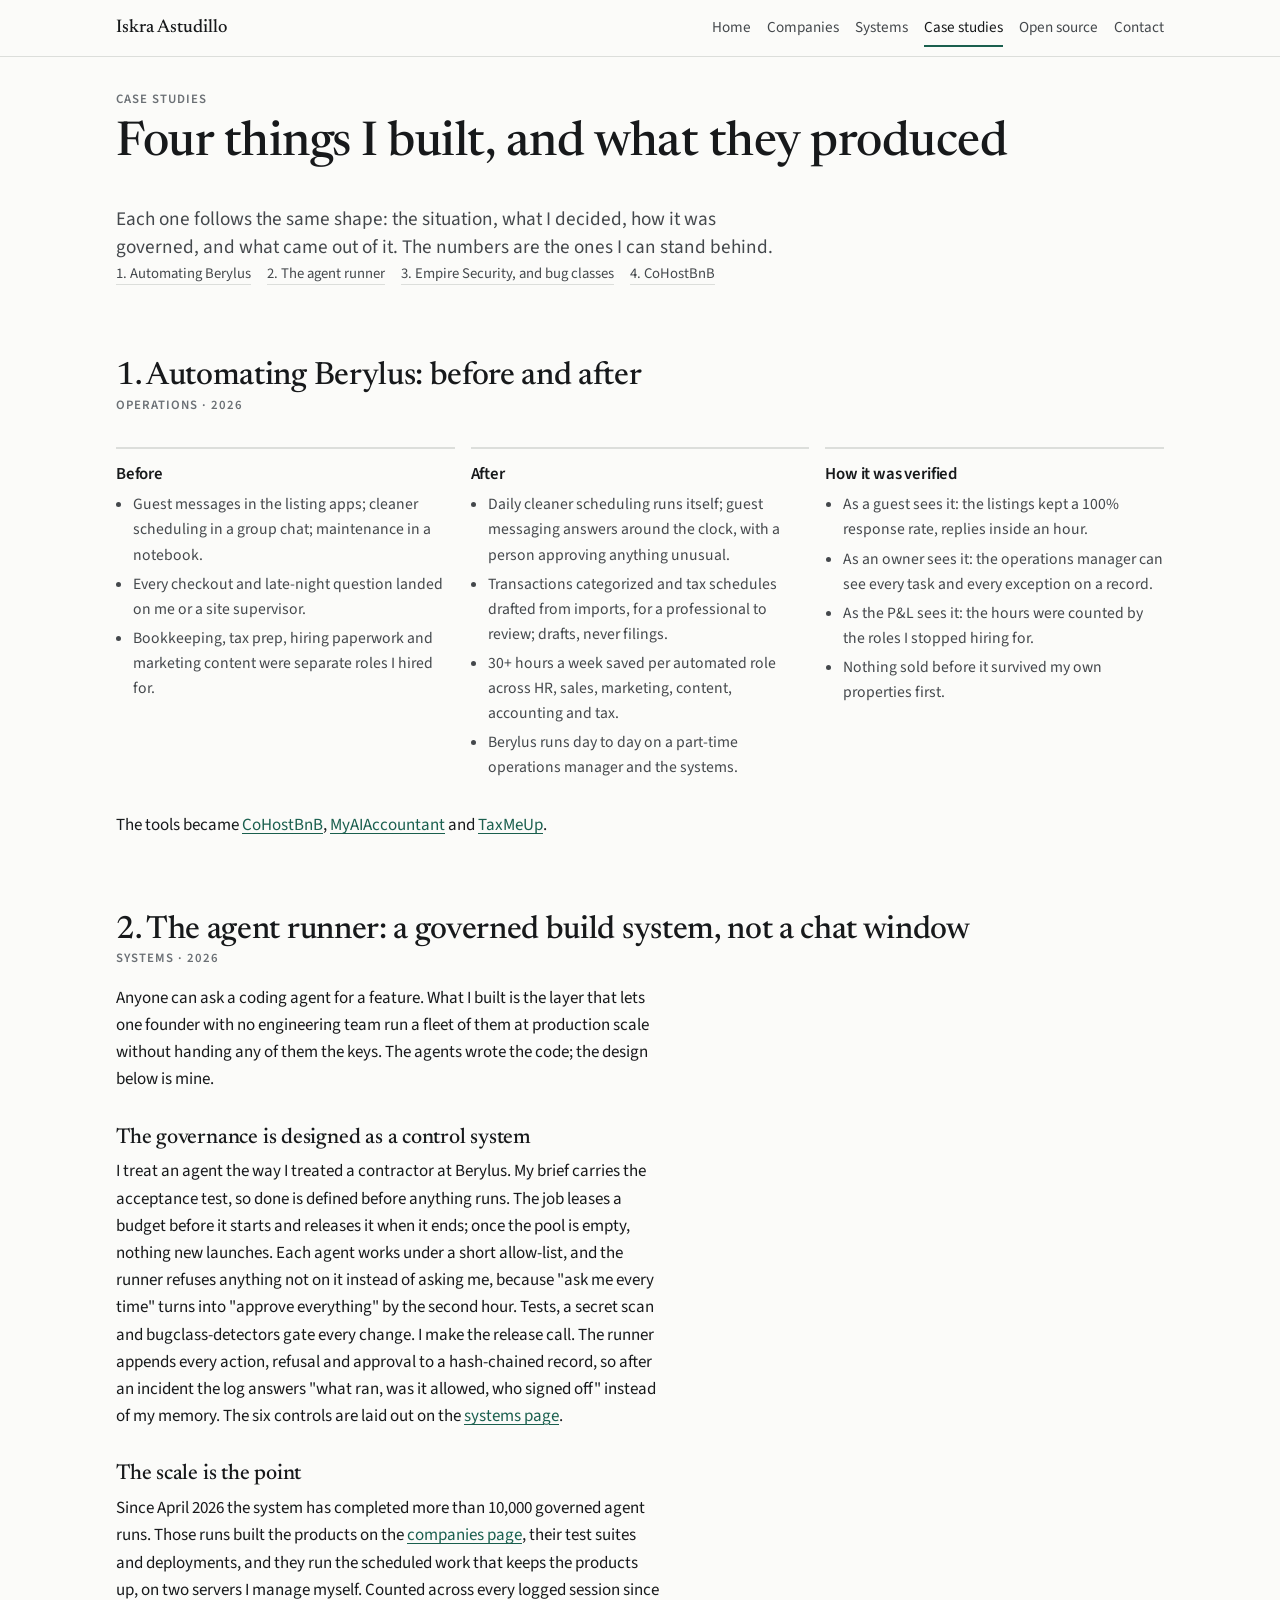
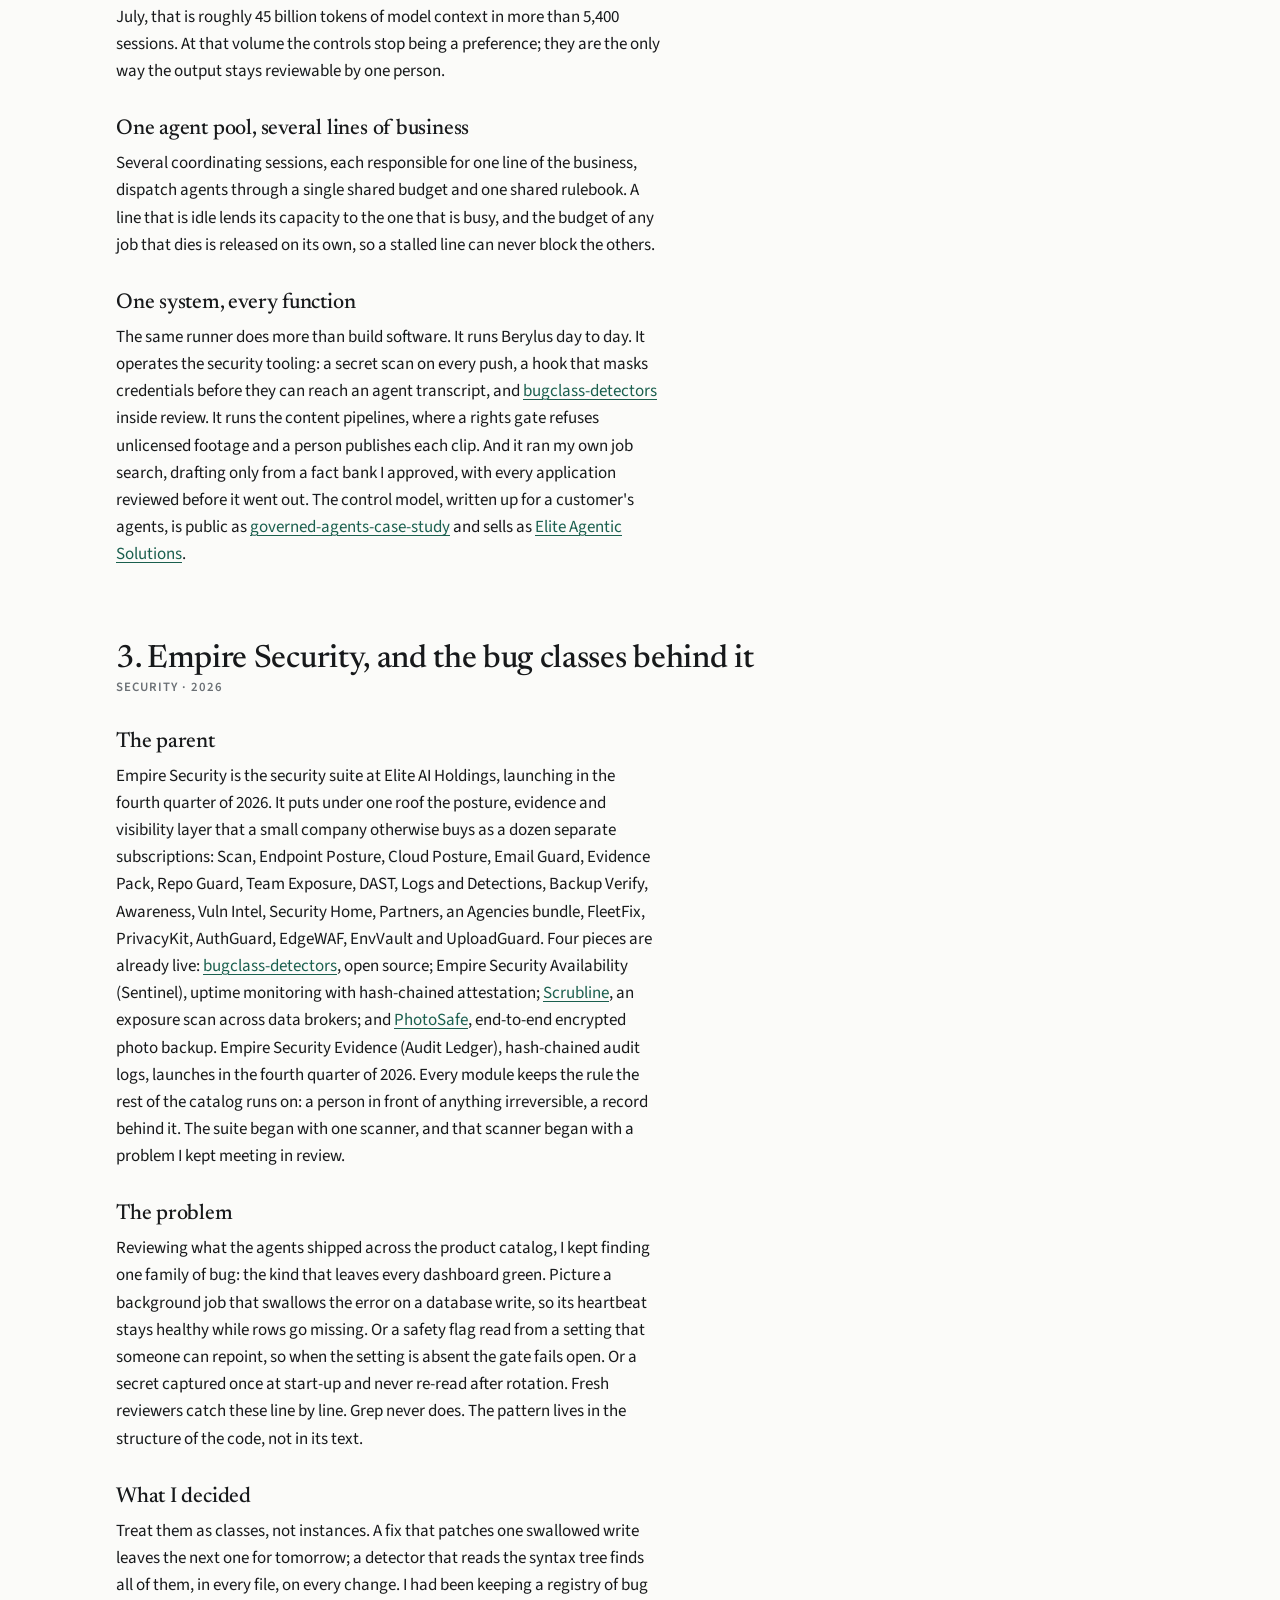
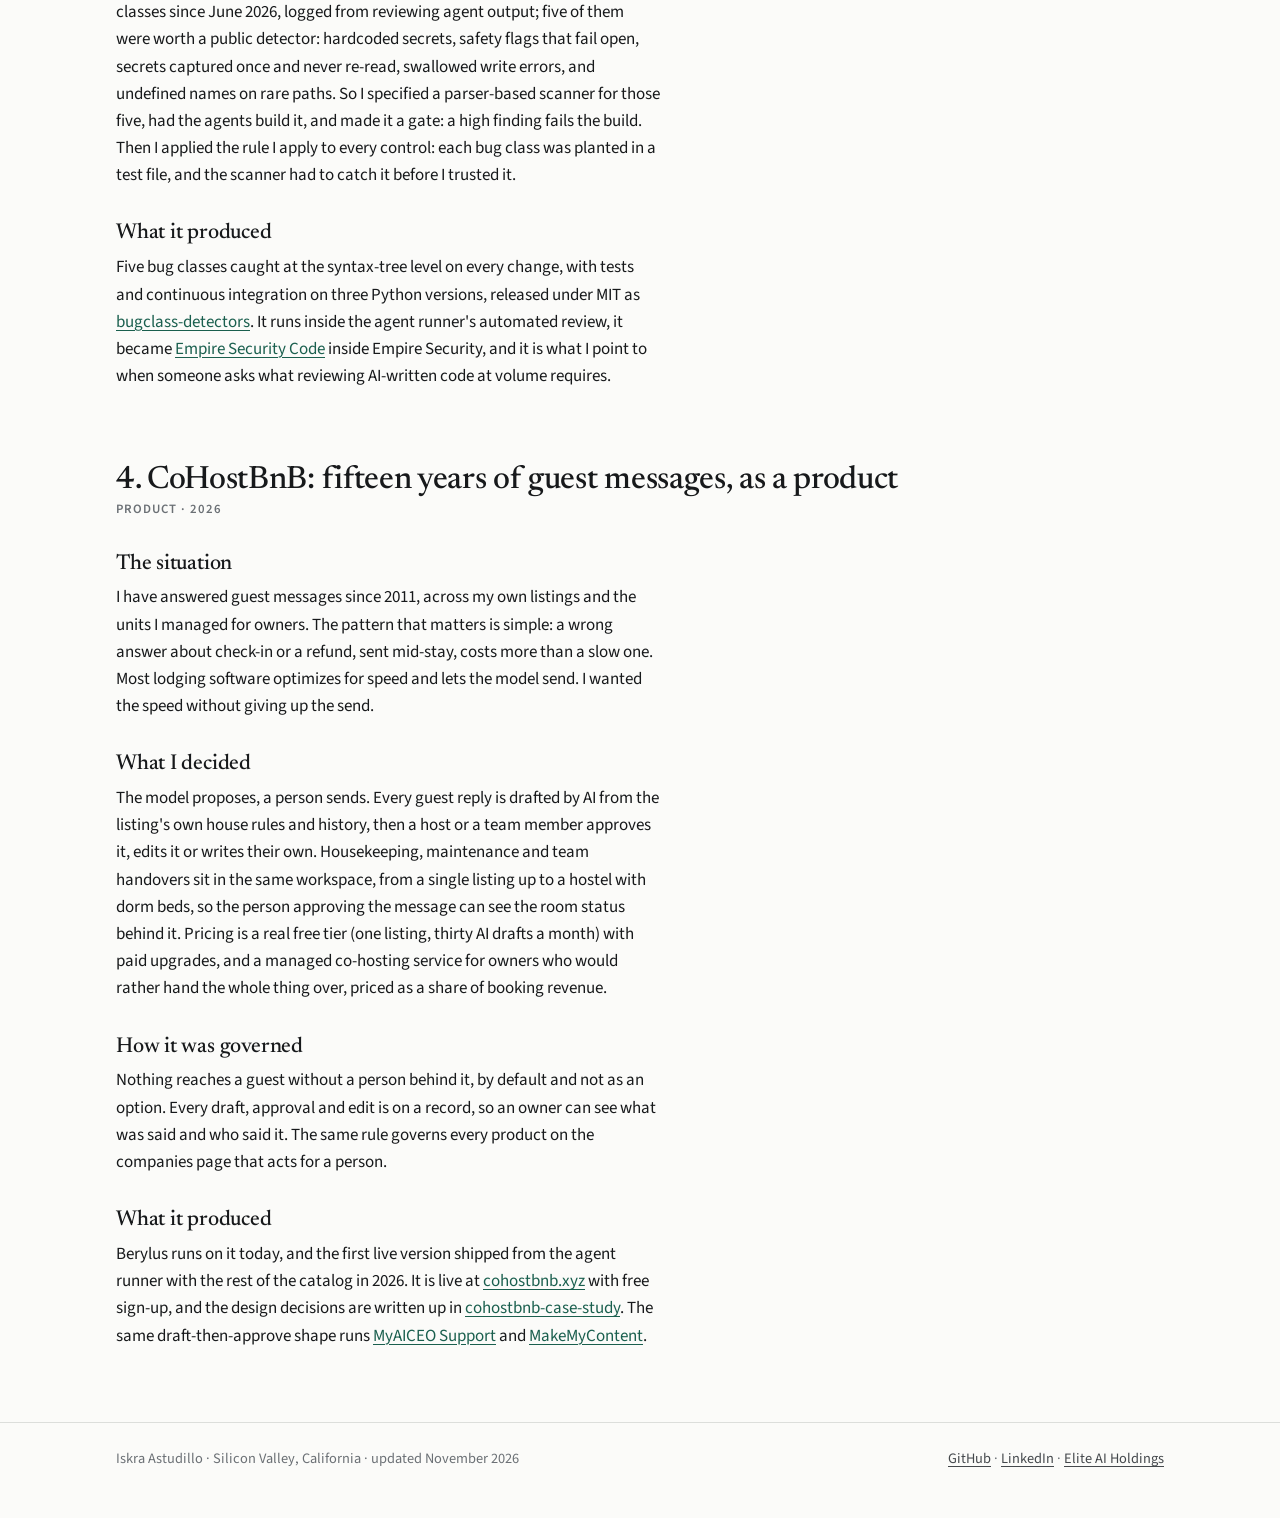
==== commit 51d0cefd: "case-studies: Audit Ledger is launching Q4 2026 (match companies.html), not live" ====
--- a/case-studies.html
+++ b/case-studies.html
@@ -85,7 +85,7 @@
   <h2 id="bugclass">3. Empire Security, and the bug classes behind it</h2>
   <p class="kicker">Security · 2026</p>
   <h3>The parent</h3>
-  <p>Empire Security is the security suite at Elite AI Holdings, launching in the fourth quarter of 2026. It puts under one roof the posture, evidence and visibility layer that a small company otherwise buys as a dozen separate subscriptions: Scan, Endpoint Posture, Cloud Posture, Email Guard, Evidence Pack, Repo Guard, Team Exposure, DAST, Logs and Detections, Backup Verify, Awareness, Vuln Intel, Security Home, Partners, an Agencies bundle, FleetFix, PrivacyKit, AuthGuard, EdgeWAF, EnvVault and UploadGuard. Five pieces are already live: <a href="https://github.com/iskra-astudillo/bugclass-detectors">bugclass-detectors</a>, open source; Empire Security Availability (Sentinel), uptime monitoring with hash-chained attestation; <a href="https://scrubline.eliteaiempire.com">Scrubline</a>, an exposure scan across data brokers; <a href="https://photosafe.eliteaiempire.com">PhotoSafe</a>, end-to-end encrypted photo backup; and Empire Security Evidence (Audit Ledger), hash-chained audit logs. Every module keeps the rule the rest of the catalog runs on: a person in front of anything irreversible, a record behind it. The suite began with one scanner, and that scanner began with a problem I kept meeting in review.</p>
+  <p>Empire Security is the security suite at Elite AI Holdings, launching in the fourth quarter of 2026. It puts under one roof the posture, evidence and visibility layer that a small company otherwise buys as a dozen separate subscriptions: Scan, Endpoint Posture, Cloud Posture, Email Guard, Evidence Pack, Repo Guard, Team Exposure, DAST, Logs and Detections, Backup Verify, Awareness, Vuln Intel, Security Home, Partners, an Agencies bundle, FleetFix, PrivacyKit, AuthGuard, EdgeWAF, EnvVault and UploadGuard. Four pieces are already live: <a href="https://github.com/iskra-astudillo/bugclass-detectors">bugclass-detectors</a>, open source; Empire Security Availability (Sentinel), uptime monitoring with hash-chained attestation; <a href="https://scrubline.eliteaiempire.com">Scrubline</a>, an exposure scan across data brokers; and <a href="https://photosafe.eliteaiempire.com">PhotoSafe</a>, end-to-end encrypted photo backup. Empire Security Evidence (Audit Ledger), hash-chained audit logs, launches in the fourth quarter of 2026. Every module keeps the rule the rest of the catalog runs on: a person in front of anything irreversible, a record behind it. The suite began with one scanner, and that scanner began with a problem I kept meeting in review.</p>
   <h3>The problem</h3>
   <p>Reviewing what the agents shipped across the product catalog, I kept finding one family of bug: the kind that leaves every dashboard green. Picture a background job that swallows the error on a database write, so its heartbeat stays healthy while rows go missing. Or a safety flag read from a setting that someone can repoint, so when the setting is absent the gate fails open. Or a secret captured once at start-up and never re-read after rotation. Fresh reviewers catch these line by line. Grep never does. The pattern lives in the structure of the code, not in its text.</p>
   <h3>What I decided</h3>
